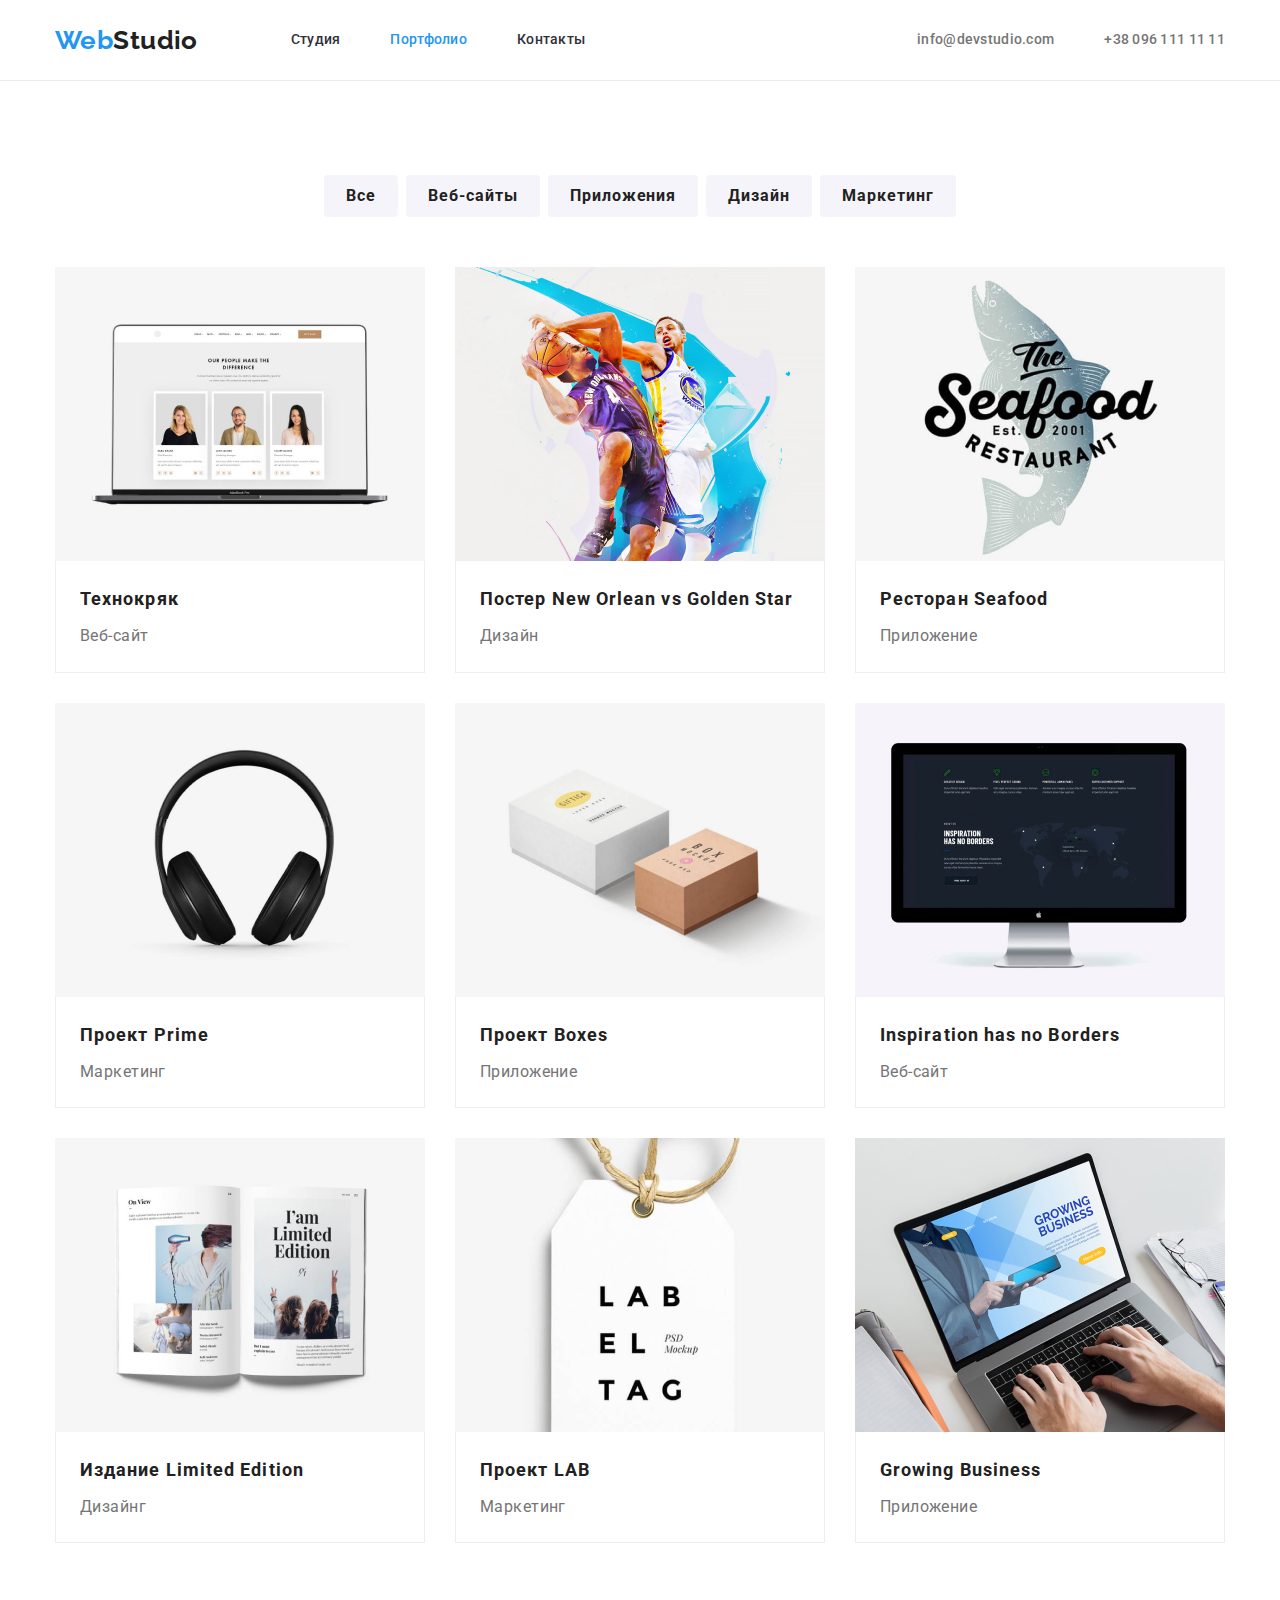
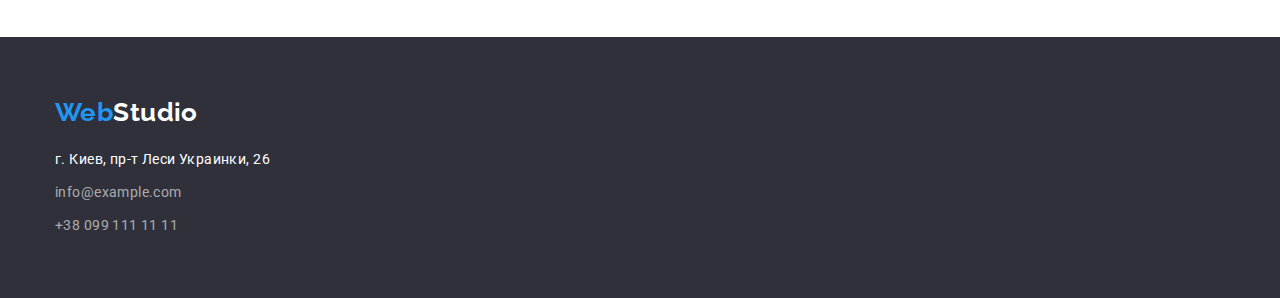
==== portfolio.html @ 813c1d2d "Добавляет файлы с ДЗ-03" ====
<!DOCTYPE html>
<html lang="ru">

<head>
    <meta charset="UTF-8">
    <meta http-equiv="X-UA-Compatible" content="IE=edge">
    <meta name="viewport" content="width=, initial-scale=1.0">
    <title>Document</title>
    <link rel="preconnect" href="https://fonts.gstatic.com">
    <link href="https://fonts.googleapis.com/css2?family=Raleway:wght@700&family=Roboto:wght@400;500;700;900&display=swap"
        rel="stylesheet">
        <link rel="stylesheet" href="https://cdnjs.cloudflare.com/ajax/libs/modern-normalize/1.0.0/modern-normalize.min.css">
        <link rel="stylesheet" href="./css/styles.css">
</head>

<body>
    <!--Шапка-->
<header class="page-header">
    <div class="container main-header">
<a href="./index.html" class="header-logo logo">
    Web<span class="colortext-header">Studio</span>
</a>
<!--Навигация-->
<nav>
<ul class="site-nav list">
    <li class="item"><a class="link" href="./index.html">Студия</a></li>
    <li class="item"><a class="link current" href="./portfolio.html">Портфолио</a></li>
    <li class="item"><a class="link" href="">Контакты</a></li>
</ul>
</nav>
<!--Контакты-->
<ul class="contacts-header list">
    <li class="item"><a class="link" href="mailto:info@devstudio.com">info@devstudio.com</a></li>
    <li class="item"><a class="link" href="tel:+380961111111">+38 096 111 11 11</a></li>
</ul>
</div>
</header>

<!--Уникальный контент-->
<main>
<!--Фильтры-->
<section class="filter-section">
    <div class="container">
    <h1 class="our-projects visually-hidden">Наши проекты</h1>
<ul class="projects-filter list">
    <li class="item"><button class="button secondary" type="button">Все</button></li>
    <li class="item"><button class="button secondary" type="button">Веб-сайты</button></li>
    <li class="item"><button class="button secondary" type="button">Приложения</button></li>
    <li class="item"><button class="button secondary" type="button">Дизайн</button></li>
    <li class="item"><button class="button secondary" type="button">Маркетинг</button></li>
</ul>


<!--Герой-->
 <ul class="projects-list list">
    <li class="item">
        <a class="projects-link" href="">
         <img src="./images/img1.jpg" alt="Ноутбук" width="370">
         <div class="projects-description">
         <h2 class="projects-title">Технокряк</h2>
         <p class="projects-text">Веб-сайт</p>
        </div>
        </a>
    </li> 
    <li class="item">
        <a class="projects-link" href="">
          <img src="./images/img2.jpg" alt="Баскетболисты" width="370">
        <div class="projects-description">
         <h2 class="projects-title">Постер New Orlean vs Golden Star</h2>
         <p class="projects-text">Дизайн</p>
        </div>
        </a>
    </li>
    <li class="item">
        <a class="projects-link" href="">
         <img src="./images/img3.jpg" alt="Эмблема ресторана" width="370">
        <div class="projects-description">
         <h2 class="projects-title">Ресторан Seafood</h2>
         <p class="projects-text">Приложение</p>
        </div>
        </a>
    </li>
    <li class="item">
        <a class="projects-link" href="">
         <img src="./images/img4.jpg" alt="Наушники" width="370">
        <div class="projects-description">
         <h2 class="projects-title">Проект Prime</h2>
         <p class="projects-text">Маркетинг</p>
        </div>
        </a>
    </li>

    <li class="item">
        <a class="projects-link" href="">
        <img src="./images/img5.jpg" alt="Коробки" width="370">
        <div class="projects-description">
        <h2 class="projects-title">Проект Boxes</h2>
        <p class="projects-text">Приложение</p>
        </div>
        </a>
    </li>

    <li class="item">
        <a class="projects-link" href="">
        <img src="./images/img6.jpg" alt="Компьютер" width="370">
        <div class="projects-description">
        <h2 class="projects-title">Inspiration has no Borders</h2>
        <p class="projects-text">Веб-сайт</p>
        </div>
        </a>
    </li>
    <li class="item">
        <a class="projects-link" href="">
        <img src="./images/img7.jpg" alt="Журнал" width="370">
        <div class="projects-description">
        <h2 class="projects-title">Издание Limited Edition</h2>
        <p class="projects-text">Дизайнг</p>
        </div>
        </a>
    </li>
    <li class="item">
        <a class="projects-link" href="">
        <img src="./images/img8.jpg" alt="Бирка" width="370">
        <div class="projects-description">
        <h2 class="projects-title">Проект LAB</h2>
        <p class="projects-text">Маркетинг</p>
        </div>
        </a>
    </li>
    <li class="item">
        <a class="projects-link" href="">
        <img src="./images/img9.jpg" alt="Ноутбук" width="370">
        <div class="projects-description">
        <h2 class="projects-title">Growing Business</h2>
        <p class="projects-text">Приложение</p>
        </div>
        </a>
    </li>
</ul>
</div>
</section>
</main>
    <!--Футер-->
<footer class="page-footer">
    <div class="container">
        <a href="./index.html" class="footer-logo logo">
            Web<span class="colortext-footer">Studio</span>
        </a>

        <address class="adress-footer">
            г. Киев, пр-т Леси Украинки, 26
        </address>

        <address class="contacts-footer">
            <a class="link" href="mailto:info@example.com">info@example.com</a>
            <a class="link" href="tel:+380991111111">+38 099 111 11 11</a>
        </address>
    </div>
</footer>
</body>

</html>
---- css/styles.css ----
html {
  box-sizing: border-box;
}
*,
*::after,
*::before {
  box-sizing: inherit;
}

:root {
  --primari-text-color: #757575;
  --title-text-color: #212121;
  --accent-text-color: #ffffff;
  --main-logo-color: #2196f3;
  --accent-bg-color: #2f303a;
  --page-header-bg: #ffffff;
  --main-bg-color: #e5e5e5;
  --secondary-btn-bg: #f5f4fa;
  --accent-btn-bg: #2196f3;
  --accent-primari-btn-bg: #188ce8;
  --accent-link-color: #2196f3;
  --header-border: #ececec;
  --projects-description-border: #eeeeee;
  --card-set-gap: 30px;
}

/* Утилиты */
.list {
  list-style: none;
  margin: 0px;
  padding: 0px;
}

.container {
  width: 1200px;
  margin-left: auto;
  margin-right: auto;
  padding-left: 15px;
  padding-right: 15px;
}

body {
  font-family: Roboto, sans-serif;
  font-size: 14px;
  line-height: 1.7;
  color: var(--primari-text-color);
  letter-spacing: 0.03em;
}

h1,
h2,
h3,
h4,
h5,
h6,
p {
  margin: 0px;
}

img {
  display: block;
  max-width: 100%;
  height: auto;
}
.colortext-header {
  color: var(--title-text-color);
}

/* button */
.button.secondary {
  color: var(--title-text-color);
  background: var(--secondary-btn-bg);
  padding: 6px 22px 6px 22px;
  min-width: 73px;
}
.button.secondary:hover,
.button.secondary:focus {
  color: var(--accent-text-color);
  background: var(--accent-btn-bg);
}
.button.primari {
  color: var(--accent-text-color);
  background: var(--accent-btn-bg);
  padding: 10px 32px 10px 32px;
  min-width: 200px;
}
.button.primari:hover,
.button.primari:focus {
  color: var(--accent-text-color);
  background: var(--accent-primari-btn-bg);
}
.button {
  display: inline-block;
  border-radius: 4px;
  border: 0px;
  font-weight: bold;
  font-size: 16px;
  line-height: 1.9;
  letter-spacing: 0.06em;
  font-family: inherit;
  cursor: pointer;
}

/* Шапка */
.page-header {
  background: var(--page-header-bg);
  border-bottom: 1px solid var(--header-border);
}
.main-header {
  display: flex;
  align-items: center;
}

.logo {
  font-family: Raleway, cursive;
  font-weight: bold;
  font-size: 26px;
  line-height: 1.19;
  color: var(--main-logo-color);
  text-decoration: none;
}
.header-logo {
  margin-right: 93px;
}
/*Навигация*/
.site-nav {
  display: inline-flex;
}
.site-nav .item:not(:last-child) {
  margin-right: 50px;
}
.site-nav .link {
  display: block;
  padding-top: 32px;
  padding-bottom: 32px;

  font-weight: 500;
  font-size: 14px;
  line-height: 1.14;
  letter-spacing: 0.02em;
  color: var(--accent-bg-color);
  text-decoration: none;
}
.site-nav .link:hover,
.site-nav .link:focus {
  color: var(--accent-link-color);
}
.site-nav .link.current {
  color: var(--accent-link-color);
}

/* Контакты */
.contacts-header .link:hover,
.contacts-header .link:focus {
  color: var(--accent-link-color);
}

.contacts-header {
  display: flex;
  margin-left: auto;
}

.contacts-header .item:not(:last-child) {
  margin-right: 50px;
}
.contacts-header .link {
  display: block;
  padding-top: 32px;
  padding-bottom: 32px;

  font-weight: 500;
  font-size: 14px;
  line-height: 1.14;
  letter-spacing: 0.02em;
  color: var(--primari-text-color);
  text-decoration: none;
}

/* Уникальный контент */
.section-title {
  font-weight: bold;
  font-size: 36px;
  line-height: 1.16;
  text-align: center;
  color: var(--title-text-color);
  margin-bottom: 50px;
}

/* Герой */
.hero {
  padding-top: 200px;
  padding-bottom: 200px;
  background: var(--accent-bg-color);
  color: var(--accent-text-color);
  text-align: center;
}

.hero-title {
  margin-top: 0px;
  margin-bottom: 30px;
  font-weight: 900;
  font-size: 44px;
  line-height: 1.36;
  letter-spacing: 0.06em;
  text-transform: uppercase;
}
/* Преимущества */

.section-features {
  padding-top: 94px;
}

.features-list {
  display: flex;
  flex-wrap: wrap;
  margin: 0px;
  padding: 0px;
  margin-top: -30px;
  margin-left: -30px;
}
.features-list .item {
  margin-top: 30px;
  margin-left: 30px;
  flex-basis: calc((100% - 30px * 4) / 4);
}

.features-title {
  font-weight: bold;
  font-size: 14px;
  line-height: 1.14;
  text-transform: uppercase;
  color: var(--title-text-color);
  margin-bottom: 10px;
}

/* Чем мы занимаемся */
.section-work {
  padding-top: 94px;
  padding-bottom: 94px;
}
.work-list {
  display: flex;
  flex-wrap: wrap;
  margin: 0px;
  padding: 0px;
  margin-top: -30px;
  margin-left: -30px;
}
.work-list .item {
  flex-basis: calc((100% - 30px * 3) / 3);
  margin-top: 30px;
  margin-left: 30px;
}
/* Наша команда */

.section-team {
  background: var(--secondary-btn-bg);
  padding-top: 94px;
  padding-bottom: 94px;
}

.team-list {
  display: flex;
  flex-wrap: wrap;
  margin: 0px;
  padding: 0px;
  margin-top: -30px;
  margin-left: -30px;
}
.team-list .item {
  flex-basis: calc((100% - 30px * 4) / 4);
  margin-top: 30px;
  margin-left: 30px;
  text-align: center;
  border-radius: 0px 0px 4px 4px;
  overflow: hidden;
  box-shadow: 0px 1px 3px rgba(0, 0, 0, 0.12), 0px 1px 1px rgba(0, 0, 0, 0.14), 0px 2px 1px rgba(0, 0, 0, 0.2);
}

.team-description {
  padding-top: 30px;
  padding-bottom: 30px;
  background: var(--page-header-bg);
}

.title-team {
  margin-bottom: 10px;
  font-weight: 500;
  font-size: 16px;
  line-height: 1.9;
  color: var(--title-text-color);
}

/* Футер */
.page-footer {
  background: var(--accent-bg-color);
  padding-top: 60px;
  padding-bottom: 60px;
}
.footer-logo {
  display: block;
  margin-bottom: 20px;
}
.page-footer .link:hover,
.page-footer .link:focus {
  color: var(--accent-link-color);
}
.colortext-footer {
  color: var(--accent-text-color);
}
.adress-footer {
  margin-bottom: 9px;
  font-size: 14px;
  line-height: 1.7;
  color: var(--accent-text-color);
  font-style: normal;
}
.contacts-footer .link:hover,
.contacts-footer .link:focus {
  color: var(--accent-link-color);
}
.contacts-footer .link {
  display: block;
  font-size: 14px;
  line-height: 1.7;
  color: rgba(255, 255, 255, 0.6);
  text-decoration: none;
  font-style: normal;
}
.contacts-footer .link:not(:last-child) {
  margin-bottom: 9px;
}

/* portfolio page */
/* Фильтры */
.filter-section {
  padding-top: 94px;
  padding-bottom: 94px;
}

.projects-filter {
  display: flex;
  justify-content: center;
  margin-bottom: 50px;
}

.projects-filter .item:not(:last-child) {
  margin-right: 8px;
}
/* Герой */
.projects-list {
  display: flex;
  flex-wrap: wrap;
  margin: 0px;
  padding: 0px;
  margin-left: calc(-1 * var(--card-set-gap));
  margin-top: calc(-1 * var(--card-set-gap));
}
.projects-list .item {
  flex-basis: calc((100% - var(--card-set-gap) * 3) / 3);
  margin-left: var(--card-set-gap);
  margin-top: var(--card-set-gap);
}

.projects-description {
  padding: 20px 24px 20px 24px;
  border-right: 1px solid var(--projects-description-border);
  border-bottom: 1px solid var(--projects-description-border);
  border-left: 1px solid var(--projects-description-border);
  background: var(--page-header-bg);
}

.projects-title {
  margin-bottom: 4px;
  font-weight: bold;
  font-size: 18px;
  line-height: 2;
  letter-spacing: 0.06em;
  color: var(--title-text-color);
}

.projects-text {
  font-size: 16px;
  line-height: 1.9;
  color: var(--primari-text-color);
}
.projects-link {
  text-decoration: none;
}

.visually-hidden {
  position: absolute !important;
  clip: rect(1px 1px 1px 1px);
  clip: rect(1px, 1px, 1px, 1px);
  padding: 0 !important;
  border: 0 !important;
  height: 1px !important;
  width: 1px !important;
  overflow: hidden;
}
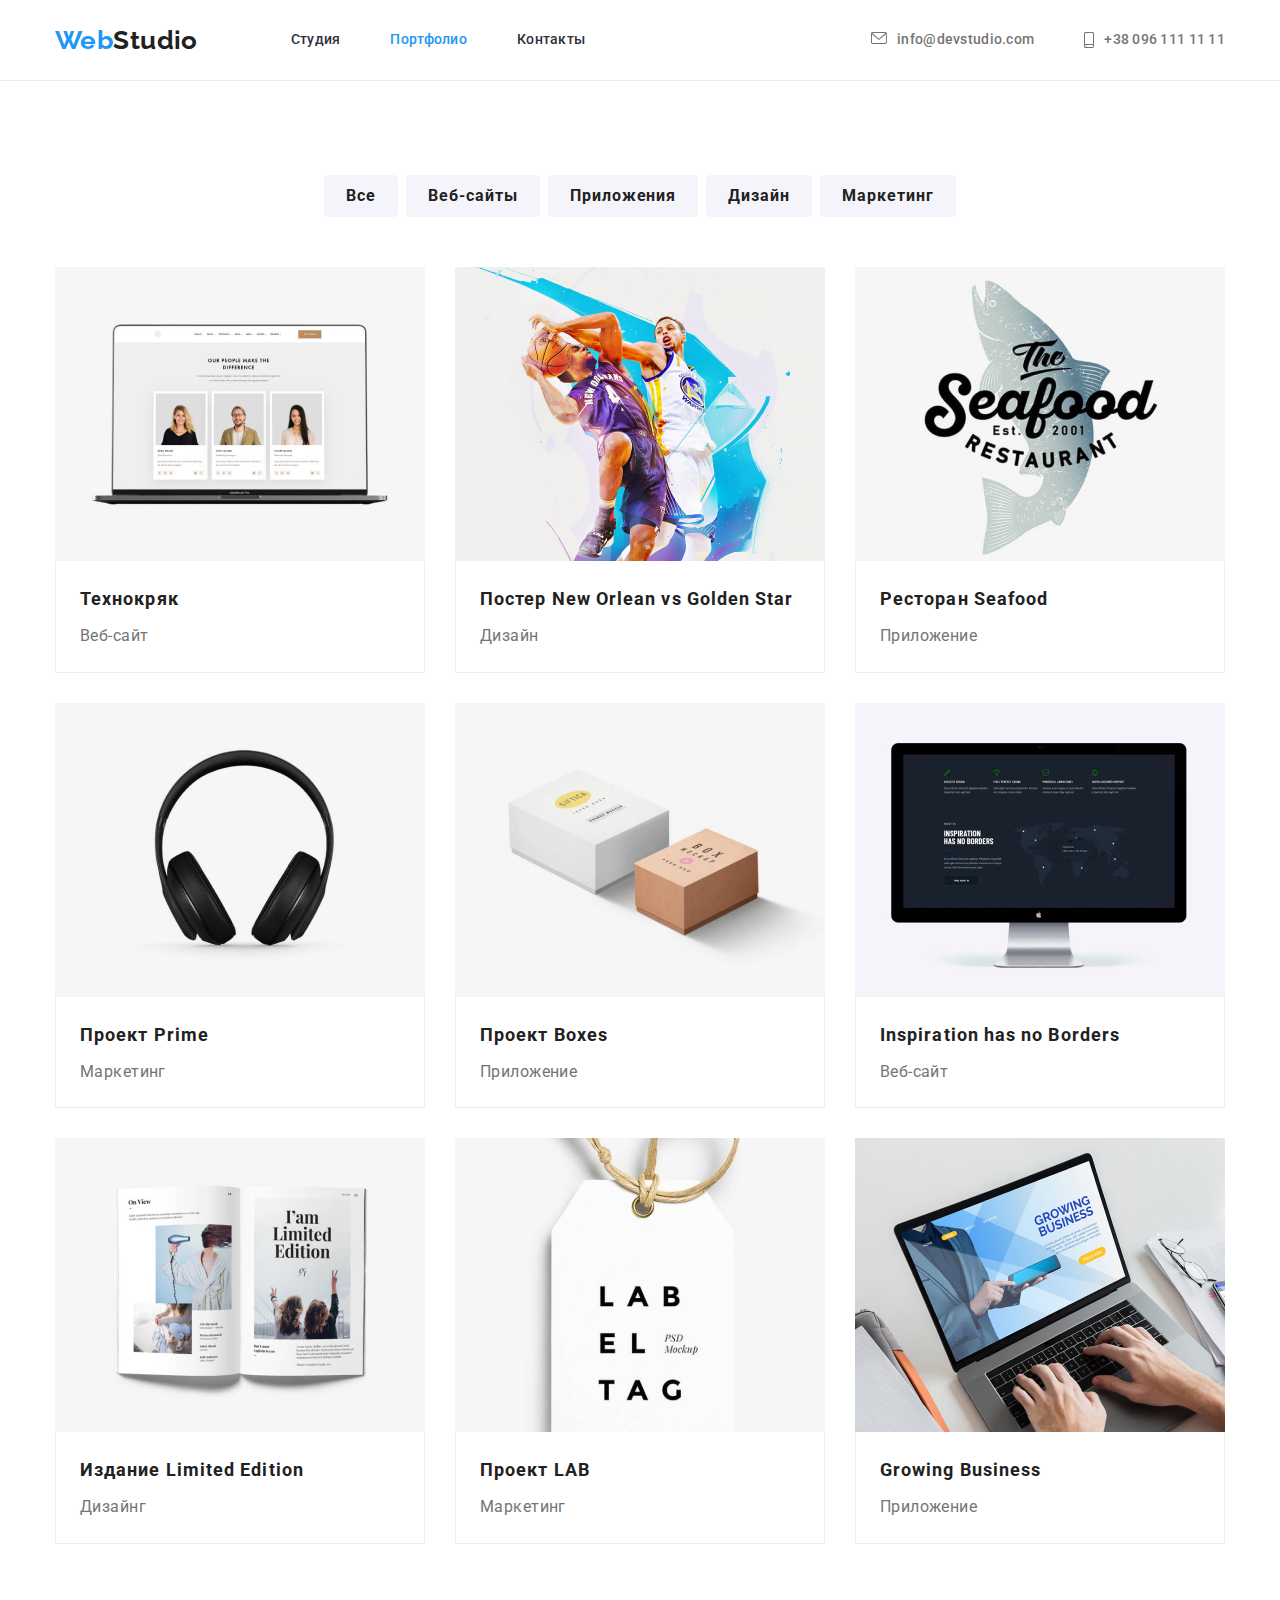
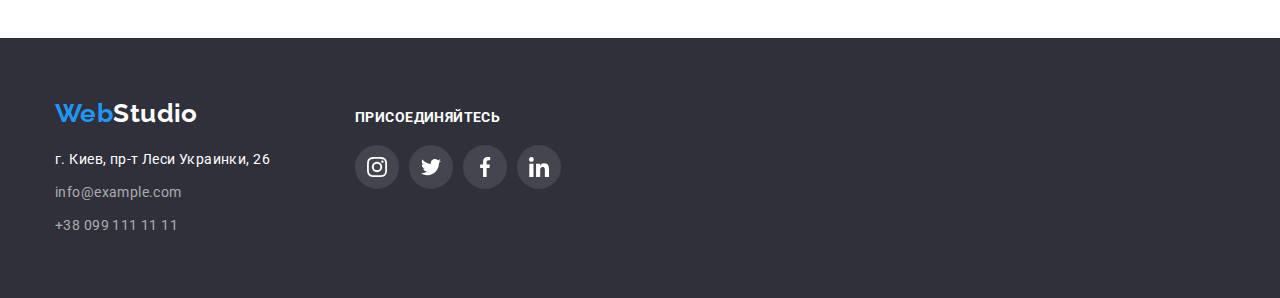
==== commit d35cc91a: "Добавляет тени при ховере, иконки в portfolio" ====
--- a/portfolio.html
+++ b/portfolio.html
@@ -30,8 +30,21 @@
 </nav>
 <!--Контакты-->
 <ul class="contacts-header list">
-    <li class="item"><a class="link" href="mailto:info@devstudio.com">info@devstudio.com</a></li>
-    <li class="item"><a class="link" href="tel:+380961111111">+38 096 111 11 11</a></li>
+    <li class="item">
+        <a class="link" href="mailto:info@devstudio.com">
+            <svg class="icon" width="16" height="12">
+                <use href="./images/icon_hover/sprite.svg#icon-envelope"></use>
+            </svg>
+            info@devstudio.com
+        </a>
+    </li>
+    <li class="item">
+        <a class="link" href="tel:+380961111111">
+            <svg class="icon" width="10" height="16">
+                <use href="./images/icon_hover/sprite.svg#icon-smartphone"></use>
+            </svg>
+            +38 096 111 11 11</a>
+    </li>
 </ul>
 </div>
 </header>
@@ -141,20 +154,60 @@
 </section>
 </main>
     <!--Футер-->
-<footer class="page-footer">
+<footer class="footer">
     <div class="container">
-        <a href="./index.html" class="footer-logo logo">
-            Web<span class="colortext-footer">Studio</span>
-        </a>
-
-        <address class="adress-footer">
-            г. Киев, пр-т Леси Украинки, 26
-        </address>
-
-        <address class="contacts-footer">
-            <a class="link" href="mailto:info@example.com">info@example.com</a>
-            <a class="link" href="tel:+380991111111">+38 099 111 11 11</a>
-        </address>
+        <ul class="footer-list list">
+            <li class="footer-item">
+                <a href="./index.html" class="footer-link logo">
+                    Web<span class="colortext-footer">Studio</span>
+                </a>
+
+                <address class="adress-footer">
+                    г. Киев, пр-т Леси Украинки, 26
+                </address>
+
+                <address class="contacts-footer">
+                    <a class="link" href="mailto:info@example.com">info@example.com</a>
+                    <a class="link" href="tel:+380991111111">+38 099 111 11 11</a>
+                </address>
+            </li>
+            <li class="footer-item">
+                <p class="footer-item-text">присоединяйтесь</p>
+                <ul class="footer-icons list">
+                    <li class="footer-icons-item">
+                        <a class="footer-icon-link" href="" target="_blank" rel="noopener noreferrer">
+                            <svg class="icon">
+                                <use href="./images/icon_hover/sprite.svg#icon-instagram" class=""></use>
+                            </svg>
+                        </a>
+                    </li>
+                    <li class="footer-icons-item">
+                        <a class="footer-icon-link" href="" target="_blank" rel="noopener noreferrer">
+                            <svg class="icon">
+                                <use href="./images/icon_hover/sprite.svg#icon-twitter" class=""></use>
+                            </svg>
+                        </a>
+                    </li>
+                    <li class="footer-icons-item">
+                        <a class="footer-icon-link" href="" target="_blank" rel="noopener noreferrer">
+                            <svg class="icon">
+                                <use href="./images/icon_hover/sprite.svg#icon-facebook" class=""></use>
+                            </svg>
+                        </a>
+                    </li>
+                    <li class="footer-icons-item">
+                        <a class="footer-icon-link" href="" target="_blank" rel="noopener noreferrer">
+                            <svg class="icon">
+                                <use href="./images/icon_hover/sprite.svg#icon-linkedin" class=""></use>
+                            </svg>
+                        </a>
+                    </li>
+                </ul>
+
+            </li>
+
+        </ul>
+
     </div>
 </footer>
 </body>
--- a/css/styles.css
+++ b/css/styles.css
@@ -21,6 +21,7 @@
   --accent-link-color: #2196f3;
   --header-border: #ececec;
   --projects-description-border: #eeeeee;
+  --icon-color: #afb1b8;
   --card-set-gap: 30px;
 }
 
@@ -77,6 +78,7 @@
 .button.secondary:focus {
   color: var(--accent-text-color);
   background: var(--accent-btn-bg);
+  box-shadow: 0px 3px 1px rgba(0, 0, 0, 0.1), 0px 1px 2px rgba(0, 0, 0, 0.08), 0px 2px 2px rgba(0, 0, 0, 0.12);
 }
 .button.primari {
   color: var(--accent-text-color);
@@ -133,7 +135,6 @@
   display: block;
   padding-top: 32px;
   padding-bottom: 32px;
-
   font-weight: 500;
   font-size: 14px;
   line-height: 1.14;
@@ -158,22 +159,28 @@
 .contacts-header {
   display: flex;
   margin-left: auto;
+  align-items: center;
 }
 
 .contacts-header .item:not(:last-child) {
   margin-right: 50px;
 }
 .contacts-header .link {
-  display: block;
+  /* display: block; */
+  display: flex;
   padding-top: 32px;
   padding-bottom: 32px;
-
   font-weight: 500;
   font-size: 14px;
   line-height: 1.14;
   letter-spacing: 0.02em;
   color: var(--primari-text-color);
   text-decoration: none;
+}
+
+.contacts-header .icon {
+  fill: currentColor;
+  margin-right: 10px;
 }
 
 /* Уникальный контент */
@@ -187,12 +194,26 @@
 }
 
 /* Герой */
-.hero {
+
+.overlay {
   padding-top: 200px;
   padding-bottom: 200px;
-  background: var(--accent-bg-color);
+  height: 600px;
+  max-width: 1600px;
+  margin-left: auto;
+  margin-right: auto;
+  background-size: cover;
+  background-image: linear-gradient(to right, rgba(47, 48, 58, 0.4), rgba(47, 48, 58, 0.4)), url(../images/Img_hero.jpg);
+  background-color: #c4c4c4;
+  /* height: 100%; */
+  background-repeat: no-repeat;
+  background-position: center;
+}
+.hero {
+  /* background: var(--accent-bg-color); */
   color: var(--accent-text-color);
   text-align: center;
+  /* height: 100%; */
 }
 
 .hero-title {
@@ -218,10 +239,37 @@
   margin-top: -30px;
   margin-left: -30px;
 }
-.features-list .item {
+.features-list .features-item {
   margin-top: 30px;
   margin-left: 30px;
   flex-basis: calc((100% - 30px * 4) / 4);
+}
+
+.features-item::before {
+  display: block;
+  margin-bottom: 30px;
+  border-radius: 4px;
+  content: '';
+  height: 120px;
+  background: var(--secondary-btn-bg);
+  background-repeat: no-repeat;
+  background-position: center;
+}
+
+.icon-antenna::before {
+  background-image: url(../images/icon/antenna.svg);
+}
+
+.icon-clock::before {
+  background-image: url(../images/icon/clock.svg);
+}
+
+.icon-diagram::before {
+  background-image: url(../images/icon/diagram.svg);
+}
+
+.icon-astronaut::before {
+  background-image: url(../images/icon/astronaut.svg);
 }
 
 .features-title {
@@ -279,7 +327,7 @@
 
 .team-description {
   padding-top: 30px;
-  padding-bottom: 30px;
+  padding-bottom: 16px;
   background: var(--page-header-bg);
 }
 
@@ -291,13 +339,108 @@
   color: var(--title-text-color);
 }
 
+.social-icon-conteiner {
+  background: var(--page-header-bg);
+  padding-bottom: 30px;
+}
+.social-icons {
+  display: inline-flex;
+  background: var(--page-header-bg);
+}
+
+.social-icons .icon {
+  width: 20px;
+  height: 20px;
+  fill: var(--icon-color);
+}
+
+.social-icon-link:hover .icon,
+.social-icon-link:focus .icon {
+  fill: var(--accent-text-color);
+}
+
+.social-icon-link {
+  display: flex;
+  justify-content: center;
+  align-items: center;
+  width: 44px;
+  height: 44px;
+  border-radius: 50%;
+}
+
+.social-icon-link:hover,
+.social-icon-link:focus {
+  background: #2196f3;
+}
+.social-icons-item:not(:last-child) {
+  margin-right: 10px;
+}
+
+/* Постоянные клиенты */
+.section-clients {
+  padding-top: 94px;
+  padding-bottom: 94px;
+}
+
+.clients-list {
+  display: flex;
+  flex-wrap: wrap;
+  margin: 0px;
+  padding: 0px;
+  margin-top: calc(-1 * var(--card-set-gap));
+  margin-left: calc(-1 * var(--card-set-gap));
+}
+
+.clients-list .clients-items {
+  flex-basis: calc((100% - var(--card-set-gap) * 6) / 6);
+  margin-top: var(--card-set-gap);
+  margin-left: var(--card-set-gap);
+}
+.clients-link {
+  display: flex;
+  height: 90px;
+  justify-content: center;
+  align-items: center;
+  border: 1px solid var(--icon-color);
+  border-radius: 4px;
+}
+.clients-link:hover,
+.clients-link:focus {
+  border: 1px solid var(--main-logo-color);
+}
+
+.clients-link:hover .icon,
+.clients-link:focus .icon {
+  fill: var(--main-logo-color);
+}
+
+.clients-link .icon {
+  fill: var(--icon-color);
+}
+
 /* Футер */
-.page-footer {
+.footer {
   background: var(--accent-bg-color);
   padding-top: 60px;
   padding-bottom: 60px;
 }
-.footer-logo {
+.footer-list {
+  display: flex;
+  flex-wrap: wrap;
+  margin: 0px;
+  padding: 0px;
+  margin-top: -30px;
+  margin-left: -30px;
+  align-items: baseline;
+}
+
+.footer-item {
+  flex-basis: calc((100% - 30px * 4) / 4);
+  margin-top: 30px;
+  margin-left: 30px;
+  text-align: left;
+}
+.footer-link {
   display: block;
   margin-bottom: 20px;
 }
@@ -331,7 +474,45 @@
   margin-bottom: 9px;
 }
 
+.footer-item-text {
+  margin-bottom: 20px;
+  font-weight: bold;
+  font-size: 14px;
+  line-height: 1.14;
+  text-transform: uppercase;
+  color: var(--accent-text-color);
+}
+
+.footer-icons {
+  display: inline-flex;
+}
+
+.footer-icons .icon {
+  width: 20px;
+  height: 20px;
+  fill: var(--accent-text-color);
+}
+
+.footer-icon-link {
+  display: flex;
+  justify-content: center;
+  align-items: center;
+  width: 44px;
+  height: 44px;
+  border-radius: 50%;
+  background: rgba(255, 255, 255, 10%);
+}
+
+.footer-icon-link:hover,
+.footer-icon-link:focus {
+  background: var(--main-logo-color);
+}
+.footer-icons-item:not(:last-child) {
+  margin-right: 10px;
+}
+
 /* portfolio page */
+
 /* Фильтры */
 .filter-section {
   padding-top: 94px;
@@ -347,7 +528,7 @@
 .projects-filter .item:not(:last-child) {
   margin-right: 8px;
 }
-/* Герой */
+/* Герой portfolio page */
 .projects-list {
   display: flex;
   flex-wrap: wrap;
@@ -360,6 +541,10 @@
   flex-basis: calc((100% - var(--card-set-gap) * 3) / 3);
   margin-left: var(--card-set-gap);
   margin-top: var(--card-set-gap);
+}
+.projects-link:hover,
+.projects-link:focus {
+  box-shadow: 0px 1px 1px rgba(0, 0, 0, 0.12), 0px 4px 4px rgba(0, 0, 0, 0.06), 1px 4px 6px rgba(0, 0, 0, 0.16);
 }
 
 .projects-description {
@@ -385,6 +570,7 @@
   color: var(--primari-text-color);
 }
 .projects-link {
+  display: block;
   text-decoration: none;
 }
 
